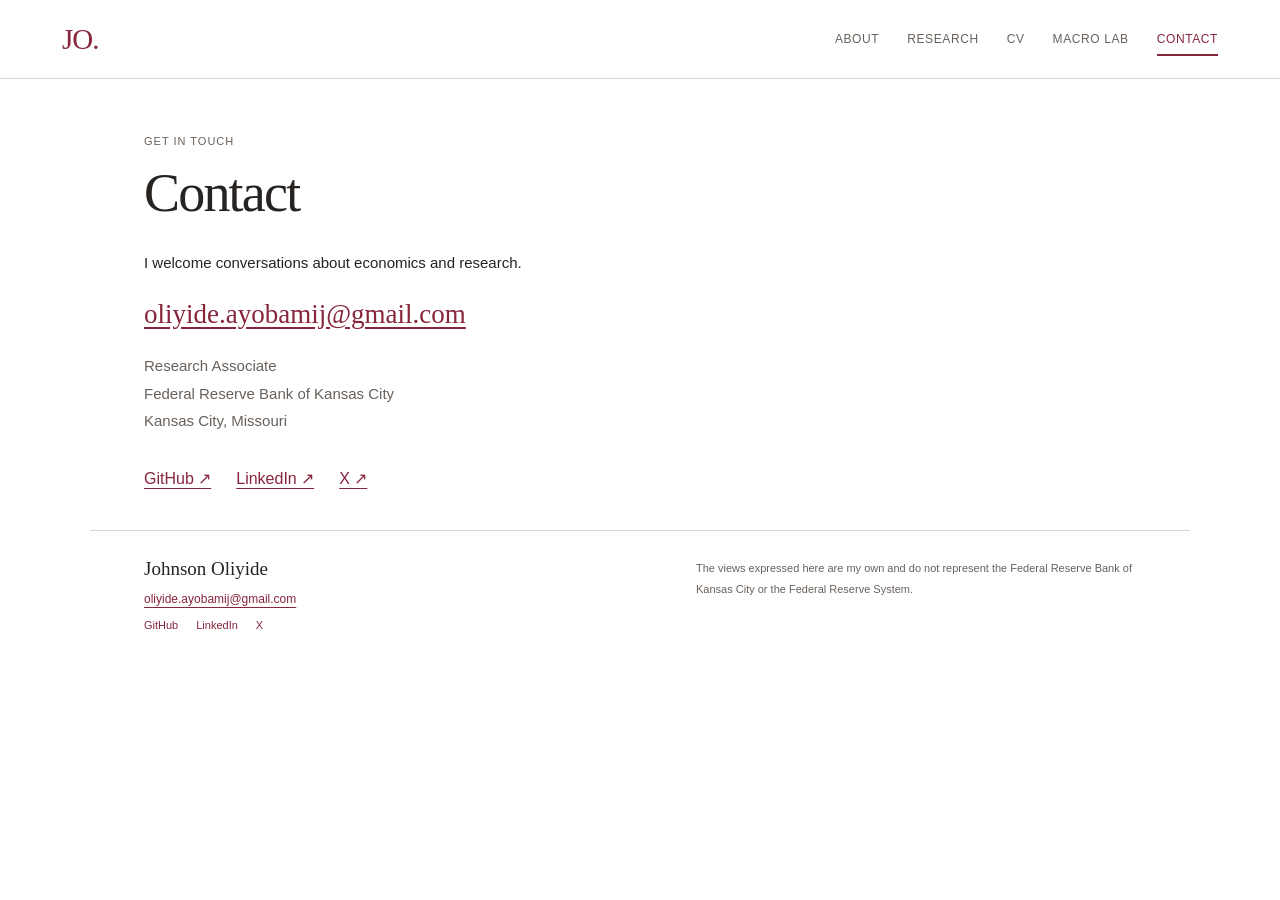
==== contact/index.html @ 67d719e2 "Build academic website with all nine research entries and expandable abstracts" ====
<!doctype html>
<html lang="en">
<head>
<meta charset="utf-8"><meta name="viewport" content="width=device-width, initial-scale=1">
<meta name="color-scheme" content="light">
<title>Contact | Johnson Oliyide</title>
<meta name="description" content="Contact Johnson Ayobami Oliyide.">
<link rel="icon" href="../assets/favicon.svg" type="image/svg+xml">
<link rel="stylesheet" href="../assets/site.css">
<script defer src="../assets/site.js"></script>
</head>
<body>
<a class="skip-link" href="#main">Skip to main content</a>
<header class="site-header"><div class="header-inner"><a class="wordmark" href="../" aria-label="Johnson Oliyide home">JO.</a><nav class="site-nav" aria-label="Main navigation"><a href="../">About</a><a href="../research/">Research</a><a href="../cv/">CV</a><a href="../macro-lab/">Macro Lab</a><a href="../contact/" aria-current="page">Contact</a></nav></div></header>
<main id="main" class="page"><p class="eyebrow">Get in touch</p><h1>Contact</h1><p>I welcome conversations about economics and research.</p><p class="email-address"><a href="mailto:oliyide.ayobamij@gmail.com">oliyide.ayobamij@gmail.com</a></p><p class="page-intro">Research Associate<br>Federal Reserve Bank of Kansas City<br>Kansas City, Missouri</p><div class="contact-links"><a class="" href="https://github.com/JohnsonOliyide" target="_blank" rel="noopener noreferrer">GitHub ↗</a><a class="" href="https://www.linkedin.com/in/johnson-oliyide-a6816a178/" target="_blank" rel="noopener noreferrer">LinkedIn ↗</a><a class="" href="https://twitter.com/JohnsonOliyide" target="_blank" rel="noopener noreferrer">X ↗</a></div></main>
<footer class="site-footer"><div><div class="footer-name">Johnson Oliyide</div><a class="footer-email" href="mailto:oliyide.ayobamij@gmail.com">oliyide.ayobamij@gmail.com</a><div class="footer-social"><a class="" href="https://github.com/JohnsonOliyide" target="_blank" rel="noopener noreferrer">GitHub</a><a class="" href="https://www.linkedin.com/in/johnson-oliyide-a6816a178/" target="_blank" rel="noopener noreferrer">LinkedIn</a><a class="" href="https://twitter.com/JohnsonOliyide" target="_blank" rel="noopener noreferrer">X</a></div></div><p class="disclaimer">The views expressed here are my own and do not represent the Federal Reserve Bank of Kansas City or the Federal Reserve System.</p></footer>
</body></html>
---- assets/site.css ----
:root{color-scheme:light;--paper:#fff;--ink:#262321;--muted:#69615b;--rule:#ded7d1;--accent:#87253c;--soft:#f8f4f0;font-family:Arial,Helvetica,sans-serif;color:var(--ink);background:var(--paper)}
*{box-sizing:border-box}body{margin:0}a{color:var(--accent);text-underline-offset:4px}button{font:inherit}button,a{-webkit-tap-highlight-color:transparent}a:focus-visible,button:focus-visible{outline:3px solid #b8667b;outline-offset:5px}button{cursor:pointer}button:disabled{cursor:default}.skip-link{position:absolute;top:-80px;left:20px;padding:12px;background:var(--accent);color:#fff;z-index:5}.skip-link:focus{top:10px}.site-header{border-bottom:1px solid var(--rule)}.header-inner{max-width:1240px;margin:auto;padding:22px 42px;display:flex;align-items:center;justify-content:space-between;gap:24px;flex-wrap:wrap}.wordmark{font:500 29px Georgia,serif;letter-spacing:-1px;text-decoration:none}.site-nav{display:flex;gap:28px;flex-wrap:wrap}.site-nav a{font-size:12px;letter-spacing:.6px;text-transform:uppercase;text-decoration:none;color:var(--muted);padding:10px 0 8px;border-bottom:2px solid transparent}.site-nav a[aria-current=page]{border-color:var(--accent);color:var(--accent)}main{max-width:1100px;margin:auto}h1,h2,h3{font-family:Georgia,'Times New Roman',serif;font-weight:400}h1{font-size:54px;line-height:1.12;letter-spacing:-1.8px;margin:0 0 26px}h2{font-size:31px;line-height:1.3;letter-spacing:-.5px}h3{font-size:23px;line-height:1.4;letter-spacing:-.2px;margin:0 0 12px}p{font-size:15px;line-height:1.85;margin:0 0 16px}.eyebrow{font-size:11px;line-height:1.5;text-transform:uppercase;letter-spacing:1px;color:var(--muted);margin:0 0 13px}.hero{display:grid;grid-template-columns:1.15fr .85fr;gap:70px;align-items:center;padding:72px 54px 76px}.hero h1{font-size:64px}.role{font:400 20px/1.65 Georgia,serif;margin-bottom:26px}.role span{color:var(--accent)}.interests{border-top:1px solid var(--rule);padding-top:17px;max-width:370px}.interests p:last-child{font:400 18px/1.75 Georgia,serif;margin-bottom:0}.portrait{margin:0}.portrait img{display:block;width:100%;aspect-ratio:4/4.6;object-fit:cover;object-position:center 26%}.actions{display:flex;align-items:center;flex-wrap:wrap;gap:24px;margin-top:28px}.button{display:inline-flex;align-items:center;justify-content:center;gap:10px;background:var(--accent);color:#fff;border:1px solid var(--accent);text-decoration:none;padding:13px 19px;font-size:13px;min-height:46px}.text-link{font-size:13px;line-height:1.6;text-decoration:none;border:0;border-bottom:1px solid currentColor;background:transparent;color:var(--accent);padding:10px 0 7px;min-height:40px}.bio-band{background:var(--accent);color:#fff}.bio-inner{max-width:1100px;margin:auto;padding:36px 54px;display:grid;grid-template-columns:130px 1fr;gap:40px}.bio-inner .eyebrow{color:#fff;margin-top:4px}.bio-inner p{font-size:14px;line-height:1.9;margin:0}.page{padding:54px 54px 42px}.page-intro{color:var(--muted);max-width:700px;margin-bottom:34px}.research-index{padding:46px 54px}.research-index h2{margin:0 0 27px}.research-index article{display:grid;grid-template-columns:1fr auto;gap:30px;align-items:center;border-top:1px solid var(--rule);padding:24px 0}.research-index article h3{margin-bottom:6px}.research-index article p{margin:0;color:var(--muted);font-size:14px}.research-section{margin-top:43px;scroll-margin-top:25px}.research-section:first-of-type{margin-top:36px}.research-section>h2{font-size:29px;color:var(--accent);margin:0 0 20px}.paper{display:grid;grid-template-columns:70px minmax(0,1fr);gap:30px;padding:27px 0;border-top:1px solid var(--rule)}.paper-year{font-size:12px;line-height:1.8;color:var(--muted);padding-top:4px}.paper h3{font-size:22px}.paper h3 a{color:var(--ink);text-decoration:none}.paper h3 a:hover{text-decoration:underline;text-decoration-color:var(--accent)}.paper-authors,.paper-venue{color:var(--muted);font-size:13px;line-height:1.8;margin:0 0 5px}.paper-venue{font-style:italic}.paper-actions{display:flex;gap:23px;align-items:center;flex-wrap:wrap;margin:15px 0 0}.paper-actions a,.abstract-toggle,.pdf-pending{font:400 12px/1.6 Arial,Helvetica,sans-serif;text-decoration:none;display:inline-flex;align-items:center;gap:9px;padding:8px 0;min-height:36px;border:0;background:transparent;color:var(--accent)}.paper-actions a:hover,.abstract-toggle:hover{text-decoration:underline;text-underline-offset:4px}.pdf-pending{color:var(--muted)}.abstract-toggle[hidden],.paper-abstract[hidden]{display:none}.paper-abstract{max-width:760px;background:var(--soft);border-left:2px solid var(--accent);padding:19px 23px;margin-top:18px}.paper-abstract p{font-size:14px;line-height:1.9;margin:0}.paper-extras{font-size:12px;color:var(--muted);margin:12px 0 0;line-height:1.8}.paper-extras a{font-size:12px}.empty-state{border-top:1px solid var(--rule);padding:24px 0;color:var(--muted);font-size:14px}.cv-section{margin-top:35px}.cv-section h2{font-size:27px;color:var(--accent);margin:0 0 19px}.cv-row{display:grid;grid-template-columns:140px minmax(0,1fr);gap:30px;border-top:1px solid var(--rule);padding:18px 0}.cv-date{font-size:13px;color:var(--muted);line-height:1.9}.cv-row h3{font-size:19px;margin-bottom:3px}.cv-row p{font-size:14px;margin:0;color:var(--muted)}.tool{border-top:1px solid var(--rule);padding:27px 0}.tool p{max-width:740px}.tool .eyebrow{margin-bottom:10px}.email-address{font:400 27px/1.6 Georgia,serif;overflow-wrap:anywhere}.contact-links{display:flex;flex-wrap:wrap;gap:25px;margin-top:25px}.site-footer{max-width:1100px;margin:auto;padding:27px 54px 36px;display:flex;justify-content:space-between;gap:30px;border-top:1px solid var(--rule);flex-wrap:wrap}.footer-name{font:400 19px Georgia,serif;margin-bottom:9px}.footer-email{font-size:12px}.disclaimer{font-size:11px;line-height:1.9;color:var(--muted);max-width:440px;margin:0}.footer-social{display:flex;gap:18px;margin-top:12px}.footer-social a{font-size:11px;text-decoration:none}.site-footer a{overflow-wrap:anywhere}.print-button{border:0;background:transparent;color:var(--accent);padding:10px 0;border-bottom:1px solid currentColor;font-size:13px;min-height:44px}.sr-only{position:absolute;width:1px;height:1px;overflow:hidden;clip:rect(0,0,0,0);white-space:nowrap}
@media(max-width:900px){.header-inner{padding:20px 30px}.site-nav{gap:22px}.hero{gap:35px;padding:50px 34px 55px}.hero h1{font-size:51px}.role{font-size:18px}.page,.research-index{padding-left:34px;padding-right:34px}.bio-inner{padding:30px 34px;grid-template-columns:110px 1fr;gap:25px}.site-footer{padding-left:34px;padding-right:34px}}
@media(max-width:620px){.header-inner{padding:16px 22px;gap:12px}.site-nav{gap:18px}.site-nav a{min-height:44px;font-size:11px}.hero{grid-template-columns:1fr;padding:38px 25px 40px;gap:35px}.hero h1{font-size:48px}.portrait{max-width:370px}.portrait img{aspect-ratio:1;object-position:center 20%}.role{font-size:18px}.interests p:last-child{font-size:17px}.bio-inner{grid-template-columns:1fr;gap:9px;padding:26px 25px}.bio-inner .eyebrow{margin:0}.page,.research-index{padding:36px 25px 30px}h1{font-size:42px}.research-section>h2{font-size:26px}.paper{grid-template-columns:1fr;gap:7px;padding:24px 0}.paper-year{padding:0}.paper h3{font-size:21px}.paper-actions{gap:22px;margin-top:10px}.paper-actions a,.abstract-toggle,.pdf-pending{min-height:44px}.paper-abstract{padding:17px}.research-index article{grid-template-columns:1fr;gap:9px}.research-index article a{justify-self:start;min-height:44px}.cv-row{grid-template-columns:1fr;gap:6px}.site-footer{padding:25px;gap:22px}.footer-social a{padding:8px 0;min-height:40px}.email-address{font-size:23px}}
@media(max-width:360px){.header-inner{padding:15px 20px}.site-nav{gap:14px}.hero,.page,.research-index,.bio-inner,.site-footer{padding-left:20px;padding-right:20px}.hero h1{font-size:41px}}
@media(prefers-reduced-motion:no-preference){a,button{transition:color .15s,background-color .15s}}
@media print{.site-header,.site-footer,.actions,.paper-actions,.print-button,.skip-link{display:none}.page{padding:0}.paper-abstract[hidden]{display:block!important}.paper-abstract{background:transparent;border:0;padding:5px 0}.paper,.cv-row{break-inside:avoid}h1{font-size:30px}.cv-section h2{font-size:22px}a{color:inherit}}
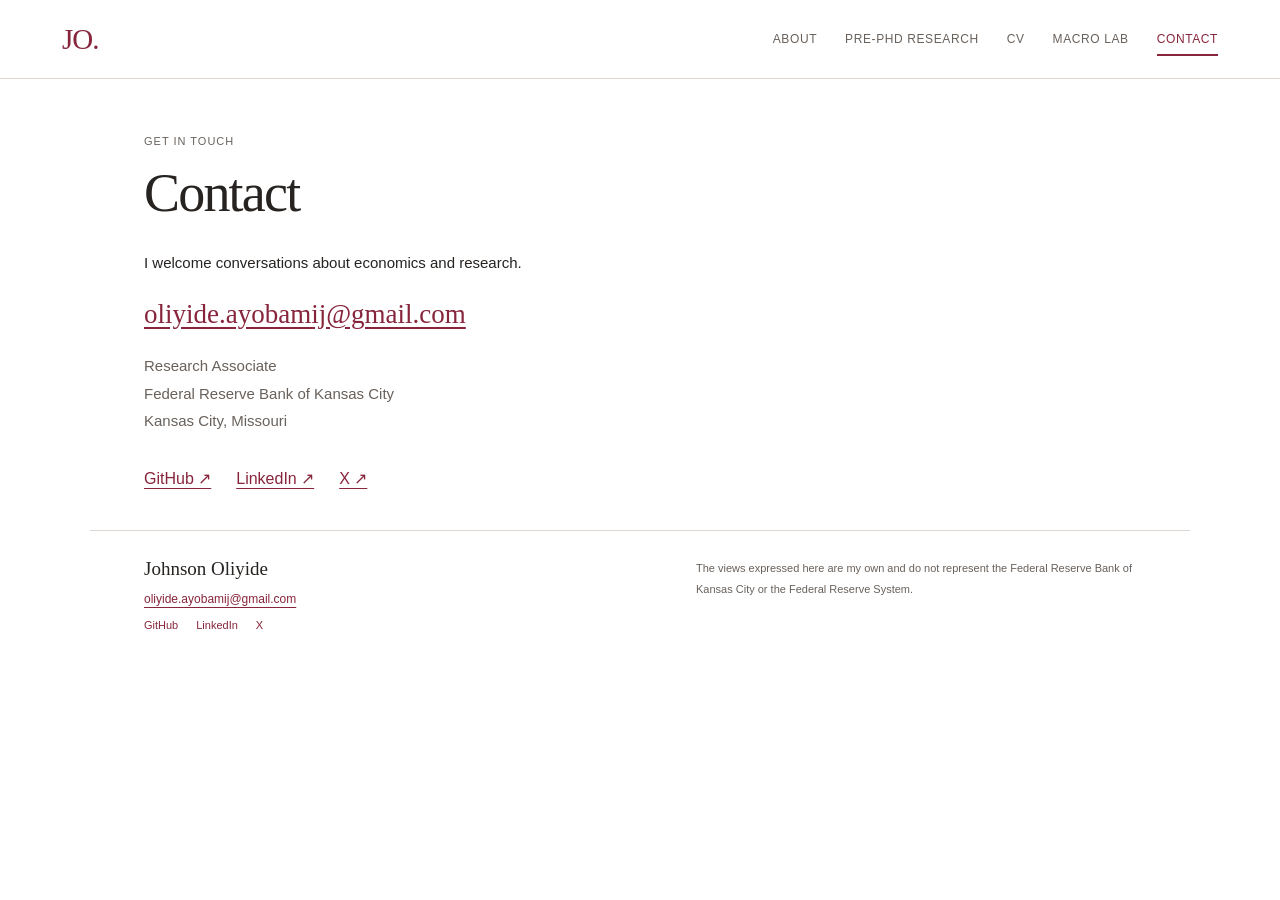
==== commit 32a33d9e: "Reorder Pre-PhD research, add ongoing papers, and correct Macro Lab projects" ====
--- a/contact/index.html
+++ b/contact/index.html
@@ -6,12 +6,12 @@
 <title>Contact | Johnson Oliyide</title>
 <meta name="description" content="Contact Johnson Ayobami Oliyide.">
 <link rel="icon" href="../assets/favicon.svg" type="image/svg+xml">
-<link rel="stylesheet" href="../assets/site.css">
-<script defer src="../assets/site.js"></script>
+<link rel="stylesheet" href="../assets/site.css?v=fec5ec0240">
+<script defer src="../assets/site.js?v=d9e09b5c7b"></script>
 </head>
 <body>
 <a class="skip-link" href="#main">Skip to main content</a>
-<header class="site-header"><div class="header-inner"><a class="wordmark" href="../" aria-label="Johnson Oliyide home">JO.</a><nav class="site-nav" aria-label="Main navigation"><a href="../">About</a><a href="../research/">Research</a><a href="../cv/">CV</a><a href="../macro-lab/">Macro Lab</a><a href="../contact/" aria-current="page">Contact</a></nav></div></header>
+<header class="site-header"><div class="header-inner"><a class="wordmark" href="../" aria-label="Johnson Oliyide home">JO.</a><button class="nav-toggle" type="button" data-nav-toggle aria-controls="site-navigation" aria-expanded="false" hidden><span data-menu-label>Menu</span><span class="menu-icon" aria-hidden="true"></span></button><nav class="site-nav" id="site-navigation" aria-label="Main navigation"><a href="../">About</a><a href="../research/">Pre-PhD Research</a><a href="../cv/">CV</a><a href="../macro-lab/">Macro Lab</a><a href="../contact/" aria-current="page">Contact</a></nav></div></header>
 <main id="main" class="page"><p class="eyebrow">Get in touch</p><h1>Contact</h1><p>I welcome conversations about economics and research.</p><p class="email-address"><a href="mailto:oliyide.ayobamij@gmail.com">oliyide.ayobamij@gmail.com</a></p><p class="page-intro">Research Associate<br>Federal Reserve Bank of Kansas City<br>Kansas City, Missouri</p><div class="contact-links"><a class="" href="https://github.com/JohnsonOliyide" target="_blank" rel="noopener noreferrer">GitHub ↗</a><a class="" href="https://www.linkedin.com/in/johnson-oliyide-a6816a178/" target="_blank" rel="noopener noreferrer">LinkedIn ↗</a><a class="" href="https://twitter.com/JohnsonOliyide" target="_blank" rel="noopener noreferrer">X ↗</a></div></main>
 <footer class="site-footer"><div><div class="footer-name">Johnson Oliyide</div><a class="footer-email" href="mailto:oliyide.ayobamij@gmail.com">oliyide.ayobamij@gmail.com</a><div class="footer-social"><a class="" href="https://github.com/JohnsonOliyide" target="_blank" rel="noopener noreferrer">GitHub</a><a class="" href="https://www.linkedin.com/in/johnson-oliyide-a6816a178/" target="_blank" rel="noopener noreferrer">LinkedIn</a><a class="" href="https://twitter.com/JohnsonOliyide" target="_blank" rel="noopener noreferrer">X</a></div></div><p class="disclaimer">The views expressed here are my own and do not represent the Federal Reserve Bank of Kansas City or the Federal Reserve System.</p></footer>
 </body></html>
--- a/assets/site.css
+++ b/assets/site.css
@@ -1,7 +1,107 @@
 :root{color-scheme:light;--paper:#fff;--ink:#262321;--muted:#69615b;--rule:#ded7d1;--accent:#87253c;--soft:#f8f4f0;font-family:Arial,Helvetica,sans-serif;color:var(--ink);background:var(--paper)}
-*{box-sizing:border-box}body{margin:0}a{color:var(--accent);text-underline-offset:4px}button{font:inherit}button,a{-webkit-tap-highlight-color:transparent}a:focus-visible,button:focus-visible{outline:3px solid #b8667b;outline-offset:5px}button{cursor:pointer}button:disabled{cursor:default}.skip-link{position:absolute;top:-80px;left:20px;padding:12px;background:var(--accent);color:#fff;z-index:5}.skip-link:focus{top:10px}.site-header{border-bottom:1px solid var(--rule)}.header-inner{max-width:1240px;margin:auto;padding:22px 42px;display:flex;align-items:center;justify-content:space-between;gap:24px;flex-wrap:wrap}.wordmark{font:500 29px Georgia,serif;letter-spacing:-1px;text-decoration:none}.site-nav{display:flex;gap:28px;flex-wrap:wrap}.site-nav a{font-size:12px;letter-spacing:.6px;text-transform:uppercase;text-decoration:none;color:var(--muted);padding:10px 0 8px;border-bottom:2px solid transparent}.site-nav a[aria-current=page]{border-color:var(--accent);color:var(--accent)}main{max-width:1100px;margin:auto}h1,h2,h3{font-family:Georgia,'Times New Roman',serif;font-weight:400}h1{font-size:54px;line-height:1.12;letter-spacing:-1.8px;margin:0 0 26px}h2{font-size:31px;line-height:1.3;letter-spacing:-.5px}h3{font-size:23px;line-height:1.4;letter-spacing:-.2px;margin:0 0 12px}p{font-size:15px;line-height:1.85;margin:0 0 16px}.eyebrow{font-size:11px;line-height:1.5;text-transform:uppercase;letter-spacing:1px;color:var(--muted);margin:0 0 13px}.hero{display:grid;grid-template-columns:1.15fr .85fr;gap:70px;align-items:center;padding:72px 54px 76px}.hero h1{font-size:64px}.role{font:400 20px/1.65 Georgia,serif;margin-bottom:26px}.role span{color:var(--accent)}.interests{border-top:1px solid var(--rule);padding-top:17px;max-width:370px}.interests p:last-child{font:400 18px/1.75 Georgia,serif;margin-bottom:0}.portrait{margin:0}.portrait img{display:block;width:100%;aspect-ratio:4/4.6;object-fit:cover;object-position:center 26%}.actions{display:flex;align-items:center;flex-wrap:wrap;gap:24px;margin-top:28px}.button{display:inline-flex;align-items:center;justify-content:center;gap:10px;background:var(--accent);color:#fff;border:1px solid var(--accent);text-decoration:none;padding:13px 19px;font-size:13px;min-height:46px}.text-link{font-size:13px;line-height:1.6;text-decoration:none;border:0;border-bottom:1px solid currentColor;background:transparent;color:var(--accent);padding:10px 0 7px;min-height:40px}.bio-band{background:var(--accent);color:#fff}.bio-inner{max-width:1100px;margin:auto;padding:36px 54px;display:grid;grid-template-columns:130px 1fr;gap:40px}.bio-inner .eyebrow{color:#fff;margin-top:4px}.bio-inner p{font-size:14px;line-height:1.9;margin:0}.page{padding:54px 54px 42px}.page-intro{color:var(--muted);max-width:700px;margin-bottom:34px}.research-index{padding:46px 54px}.research-index h2{margin:0 0 27px}.research-index article{display:grid;grid-template-columns:1fr auto;gap:30px;align-items:center;border-top:1px solid var(--rule);padding:24px 0}.research-index article h3{margin-bottom:6px}.research-index article p{margin:0;color:var(--muted);font-size:14px}.research-section{margin-top:43px;scroll-margin-top:25px}.research-section:first-of-type{margin-top:36px}.research-section>h2{font-size:29px;color:var(--accent);margin:0 0 20px}.paper{display:grid;grid-template-columns:70px minmax(0,1fr);gap:30px;padding:27px 0;border-top:1px solid var(--rule)}.paper-year{font-size:12px;line-height:1.8;color:var(--muted);padding-top:4px}.paper h3{font-size:22px}.paper h3 a{color:var(--ink);text-decoration:none}.paper h3 a:hover{text-decoration:underline;text-decoration-color:var(--accent)}.paper-authors,.paper-venue{color:var(--muted);font-size:13px;line-height:1.8;margin:0 0 5px}.paper-venue{font-style:italic}.paper-actions{display:flex;gap:23px;align-items:center;flex-wrap:wrap;margin:15px 0 0}.paper-actions a,.abstract-toggle,.pdf-pending{font:400 12px/1.6 Arial,Helvetica,sans-serif;text-decoration:none;display:inline-flex;align-items:center;gap:9px;padding:8px 0;min-height:36px;border:0;background:transparent;color:var(--accent)}.paper-actions a:hover,.abstract-toggle:hover{text-decoration:underline;text-underline-offset:4px}.pdf-pending{color:var(--muted)}.abstract-toggle[hidden],.paper-abstract[hidden]{display:none}.paper-abstract{max-width:760px;background:var(--soft);border-left:2px solid var(--accent);padding:19px 23px;margin-top:18px}.paper-abstract p{font-size:14px;line-height:1.9;margin:0}.paper-extras{font-size:12px;color:var(--muted);margin:12px 0 0;line-height:1.8}.paper-extras a{font-size:12px}.empty-state{border-top:1px solid var(--rule);padding:24px 0;color:var(--muted);font-size:14px}.cv-section{margin-top:35px}.cv-section h2{font-size:27px;color:var(--accent);margin:0 0 19px}.cv-row{display:grid;grid-template-columns:140px minmax(0,1fr);gap:30px;border-top:1px solid var(--rule);padding:18px 0}.cv-date{font-size:13px;color:var(--muted);line-height:1.9}.cv-row h3{font-size:19px;margin-bottom:3px}.cv-row p{font-size:14px;margin:0;color:var(--muted)}.tool{border-top:1px solid var(--rule);padding:27px 0}.tool p{max-width:740px}.tool .eyebrow{margin-bottom:10px}.email-address{font:400 27px/1.6 Georgia,serif;overflow-wrap:anywhere}.contact-links{display:flex;flex-wrap:wrap;gap:25px;margin-top:25px}.site-footer{max-width:1100px;margin:auto;padding:27px 54px 36px;display:flex;justify-content:space-between;gap:30px;border-top:1px solid var(--rule);flex-wrap:wrap}.footer-name{font:400 19px Georgia,serif;margin-bottom:9px}.footer-email{font-size:12px}.disclaimer{font-size:11px;line-height:1.9;color:var(--muted);max-width:440px;margin:0}.footer-social{display:flex;gap:18px;margin-top:12px}.footer-social a{font-size:11px;text-decoration:none}.site-footer a{overflow-wrap:anywhere}.print-button{border:0;background:transparent;color:var(--accent);padding:10px 0;border-bottom:1px solid currentColor;font-size:13px;min-height:44px}.sr-only{position:absolute;width:1px;height:1px;overflow:hidden;clip:rect(0,0,0,0);white-space:nowrap}
-@media(max-width:900px){.header-inner{padding:20px 30px}.site-nav{gap:22px}.hero{gap:35px;padding:50px 34px 55px}.hero h1{font-size:51px}.role{font-size:18px}.page,.research-index{padding-left:34px;padding-right:34px}.bio-inner{padding:30px 34px;grid-template-columns:110px 1fr;gap:25px}.site-footer{padding-left:34px;padding-right:34px}}
-@media(max-width:620px){.header-inner{padding:16px 22px;gap:12px}.site-nav{gap:18px}.site-nav a{min-height:44px;font-size:11px}.hero{grid-template-columns:1fr;padding:38px 25px 40px;gap:35px}.hero h1{font-size:48px}.portrait{max-width:370px}.portrait img{aspect-ratio:1;object-position:center 20%}.role{font-size:18px}.interests p:last-child{font-size:17px}.bio-inner{grid-template-columns:1fr;gap:9px;padding:26px 25px}.bio-inner .eyebrow{margin:0}.page,.research-index{padding:36px 25px 30px}h1{font-size:42px}.research-section>h2{font-size:26px}.paper{grid-template-columns:1fr;gap:7px;padding:24px 0}.paper-year{padding:0}.paper h3{font-size:21px}.paper-actions{gap:22px;margin-top:10px}.paper-actions a,.abstract-toggle,.pdf-pending{min-height:44px}.paper-abstract{padding:17px}.research-index article{grid-template-columns:1fr;gap:9px}.research-index article a{justify-self:start;min-height:44px}.cv-row{grid-template-columns:1fr;gap:6px}.site-footer{padding:25px;gap:22px}.footer-social a{padding:8px 0;min-height:40px}.email-address{font-size:23px}}
-@media(max-width:360px){.header-inner{padding:15px 20px}.site-nav{gap:14px}.hero,.page,.research-index,.bio-inner,.site-footer{padding-left:20px;padding-right:20px}.hero h1{font-size:41px}}
-@media(prefers-reduced-motion:no-preference){a,button{transition:color .15s,background-color .15s}}
-@media print{.site-header,.site-footer,.actions,.paper-actions,.print-button,.skip-link{display:none}.page{padding:0}.paper-abstract[hidden]{display:block!important}.paper-abstract{background:transparent;border:0;padding:5px 0}.paper,.cv-row{break-inside:avoid}h1{font-size:30px}.cv-section h2{font-size:22px}a{color:inherit}}
+*{box-sizing:border-box}body{margin:0}a{color:var(--accent);text-underline-offset:4px}button{font:inherit}button,a{-webkit-tap-highlight-color:transparent}a:focus-visible,button:focus-visible{outline:3px solid #b8667b;outline-offset:5px}button{cursor:pointer}button:disabled{cursor:default}.skip-link{position:absolute;top:-80px;left:20px;padding:12px;background:var(--accent);color:#fff;z-index:5}.skip-link:focus{top:10px}.site-header{border-bottom:1px solid var(--rule)}.header-inner{max-width:1240px;margin:auto;padding:22px 42px;display:flex;align-items:center;justify-content:space-between;gap:24px;flex-wrap:wrap}.wordmark{font:500 29px Georgia,serif;letter-spacing:-1px;text-decoration:none}.site-nav{display:flex;gap:28px;flex-wrap:wrap}.site-nav a{font-size:12px;letter-spacing:.6px;text-transform:uppercase;text-decoration:none;color:var(--muted);padding:10px 0 8px;border-bottom:2px solid transparent}.site-nav a[aria-current=page]{border-color:var(--accent);color:var(--accent)}main{max-width:1100px;margin:auto}h1,h2,h3{font-family:Georgia,'Times New Roman',serif;font-weight:400}h1{font-size:54px;line-height:1.12;letter-spacing:-1.8px;margin:0 0 26px}h2{font-size:31px;line-height:1.3;letter-spacing:-.5px}h3{font-size:23px;line-height:1.4;letter-spacing:-.2px;margin:0 0 12px}p{font-size:15px;line-height:1.85;margin:0 0 16px}.eyebrow{font-size:11px;line-height:1.5;text-transform:uppercase;letter-spacing:1px;color:var(--muted);margin:0 0 13px}.hero{display:grid;grid-template-columns:1.15fr .85fr;gap:70px;align-items:center;padding:72px 54px 76px}.hero h1{font-size:64px}.role{font:400 20px/1.65 Georgia,serif;margin-bottom:26px}.role span{color:var(--accent)}.interests{border-top:1px solid var(--rule);padding-top:17px;max-width:370px}.interests p:last-child{font:400 18px/1.75 Georgia,serif;margin-bottom:0}.portrait{margin:0}.portrait img{display:block;width:100%;height:auto;aspect-ratio:4/4.6;object-fit:cover;object-position:center 26%}.actions{display:flex;align-items:center;flex-wrap:wrap;gap:24px;margin-top:28px}.button{display:inline-flex;align-items:center;justify-content:center;gap:10px;background:var(--accent);color:#fff;border:1px solid var(--accent);text-decoration:none;padding:13px 19px;font-size:13px;min-height:46px}.text-link{font-size:13px;line-height:1.6;text-decoration:none;border:0;border-bottom:1px solid currentColor;background:transparent;color:var(--accent);padding:10px 0 7px;min-height:40px}.bio-band{background:var(--accent);color:#fff}.bio-inner{max-width:1100px;margin:auto;padding:36px 54px;display:grid;grid-template-columns:130px 1fr;gap:40px}.bio-inner .eyebrow{color:#fff;margin-top:4px}.bio-inner p{font-size:14px;line-height:1.9;margin:0}.page{padding:54px 54px 42px}.page-intro{color:var(--muted);max-width:700px;margin-bottom:34px}.research-index{padding:46px 54px}.research-index h2{margin:0 0 27px}.research-index article{display:grid;grid-template-columns:1fr auto;gap:30px;align-items:center;border-top:1px solid var(--rule);padding:24px 0}.research-index article h3{margin-bottom:6px}.research-index article p{margin:0;color:var(--muted);font-size:14px}.research-section{margin-top:43px;scroll-margin-top:25px}.research-section:first-of-type{margin-top:36px}.research-section>h2{font-size:29px;color:var(--accent);margin:0 0 20px}.paper{display:grid;grid-template-columns:70px minmax(0,1fr);gap:30px;padding:27px 0;border-top:1px solid var(--rule)}.paper-year{font-size:12px;line-height:1.8;color:var(--muted);padding-top:4px}.paper h3{font-size:22px}.paper h3 a{color:var(--ink);text-decoration:none}.paper h3 a:hover{text-decoration:underline;text-decoration-color:var(--accent)}.paper-authors,.paper-venue{color:var(--muted);font-size:13px;line-height:1.8;margin:0 0 5px}.paper-venue{font-style:italic}.paper-actions{display:flex;gap:23px;align-items:center;flex-wrap:wrap;margin:15px 0 0}.paper-actions a,.abstract-toggle,.pdf-pending{font:400 12px/1.6 Arial,Helvetica,sans-serif;text-decoration:none;display:inline-flex;align-items:center;gap:9px;padding:8px 0;min-height:36px;border:0;background:transparent;color:var(--accent)}.paper-actions a:hover,.abstract-toggle:hover{text-decoration:underline;text-underline-offset:4px}.pdf-pending{color:var(--muted)}.abstract-toggle[hidden],.paper-abstract[hidden]{display:none}.paper-abstract{max-width:760px;background:var(--soft);border-left:2px solid var(--accent);padding:19px 23px;margin-top:18px}.paper-abstract p{font-size:14px;line-height:1.9;margin:0}.paper-extras{font-size:12px;color:var(--muted);margin:12px 0 0;line-height:1.8}.paper-extras a{font-size:12px}.empty-state{border-top:1px solid var(--rule);padding:24px 0;color:var(--muted);font-size:14px}.cv-section{margin-top:35px}.cv-section h2{font-size:27px;color:var(--accent);margin:0 0 19px}.cv-row{display:grid;grid-template-columns:140px minmax(0,1fr);gap:30px;border-top:1px solid var(--rule);padding:18px 0}.cv-date{font-size:13px;color:var(--muted);line-height:1.9}.cv-row h3{font-size:19px;margin-bottom:3px}.cv-row p{font-size:14px;margin:0;color:var(--muted)}.tool{border-top:1px solid var(--rule);padding:27px 0}.tool p{max-width:740px}.tool .eyebrow{margin-bottom:10px}.email-address{font:400 27px/1.6 Georgia,serif;overflow-wrap:anywhere}.contact-links{display:flex;flex-wrap:wrap;gap:25px;margin-top:25px}.site-footer{max-width:1100px;margin:auto;padding:27px 54px 36px;display:flex;justify-content:space-between;gap:30px;border-top:1px solid var(--rule);flex-wrap:wrap}.footer-name{font:400 19px Georgia,serif;margin-bottom:9px}.footer-email{font-size:12px}.disclaimer{font-size:11px;line-height:1.9;color:var(--muted);max-width:440px;margin:0}.footer-social{display:flex;gap:18px;margin-top:12px}.footer-social a{font-size:11px;text-decoration:none}.site-footer a{overflow-wrap:anywhere}.print-button{border:0;background:transparent;color:var(--accent);padding:10px 0;border-bottom:1px solid currentColor;font-size:13px;min-height:44px}.sr-only{position:absolute;width:1px;height:1px;overflow:hidden;clip:rect(0,0,0,0);white-space:nowrap}
+
+html { -webkit-text-size-adjust: 100%; text-size-adjust: 100%; }
+.hero { grid-template-columns: minmax(0, 1.15fr) minmax(0, .85fr); }
+.hero > *, .research-index article > *, .site-footer > * { min-width: 0; }
+h1, h2, h3, .paper-authors, .paper-venue { overflow-wrap: anywhere; }
+.interest-list { list-style: none; padding: 0; margin: 0; font: 400 18px/1.75 Georgia, serif; }
+.nav-toggle { display: none; align-items: center; justify-content: center; gap: 12px; min-width: 88px; min-height: 44px; padding: 10px 12px; border: 1px solid var(--rule); border-radius: 4px; background: var(--paper); color: var(--ink); font-size: 14px; }
+.nav-toggle[hidden] { display: none; }
+.menu-icon { position: relative; width: 17px; height: 12px; }
+.menu-icon::before, .menu-icon::after { content: ''; position: absolute; left: 0; width: 17px; height: 1px; background: currentColor; }
+.menu-icon::before { top: 2px; }
+.menu-icon::after { bottom: 2px; }
+.nav-toggle[aria-expanded="true"] .menu-icon::before { top: 5px; transform: rotate(45deg); }
+.nav-toggle[aria-expanded="true"] .menu-icon::after { bottom: 6px; transform: rotate(-45deg); }
+
+@media (max-width: 900px) {
+  .header-inner { padding: 18px 30px; }
+  .site-nav { gap: 22px; }
+  .hero { gap: 35px; padding: 50px 34px 55px; }
+  .hero h1 { font-size: 51px; }
+  .role { font-size: 18px; }
+  .page, .research-index { padding-left: 34px; padding-right: 34px; }
+  .bio-inner { padding: 30px 34px; grid-template-columns: 110px minmax(0, 1fr); gap: 25px; }
+  .site-footer { padding-left: 34px; padding-right: 34px; }
+}
+
+@media (max-width: 760px) {
+  .header-inner { padding: 10px 22px; gap: 0; }
+  .wordmark { display: inline-flex; align-items: center; min-height: 44px; }
+  .nav-toggle:not([hidden]) { display: inline-flex; }
+  .site-nav { flex: 0 0 100%; flex-direction: column; gap: 0; padding-top: 8px; margin-top: 10px; border-top: 1px solid var(--rule); }
+  .site-nav[data-collapsible="true"] { display: none; }
+  .site-nav[data-collapsible="true"].is-open { display: flex; }
+  .site-nav a { display: flex; align-items: center; min-height: 48px; padding: 12px 10px; font-size: 13px; letter-spacing: .4px; border-bottom: 0; }
+  .site-nav a[aria-current="page"] { background: var(--soft); border-left: 2px solid var(--accent); padding-left: 8px; }
+  .hero { display: flex; flex-direction: column; align-items: center; padding: 28px 22px 36px; gap: 22px; }
+  .hero-copy { width: 100%; max-width: 480px; text-align: center; }
+  .portrait { order: -1; width: 136px; max-width: 100%; }
+  .portrait img { aspect-ratio: 4 / 4.7; object-position: center 20%; border-radius: 3px; }
+  .hero h1 { font-size: clamp(34px, 8.4vw, 42px); line-height: 1.12; letter-spacing: -1px; margin-bottom: 14px; }
+  .role { font-size: 17px; line-height: 1.55; margin-bottom: 0; }
+  .interests { max-width: none; margin-top: 22px; padding-top: 17px; }
+  .interests .eyebrow { margin-bottom: 7px; }
+  .interest-list { font-size: 16px; line-height: 1.8; }
+  .interest-list li { display: inline; }
+  .interest-list li + li::before { content: ' · '; white-space: pre-wrap; color: var(--muted); }
+  .actions { display: grid; grid-template-columns: repeat(2, minmax(0, 1fr)); gap: 10px; margin-top: 23px; }
+  .actions .button, .actions .text-link { display: inline-flex; align-items: center; justify-content: center; min-height: 48px; padding: 11px 10px; border-radius: 4px; font-size: 14px; line-height: 1.4; }
+  .actions .text-link { border: 1px solid var(--rule); }
+  .bio-inner { grid-template-columns: minmax(0, 1fr); gap: 12px; padding: 28px 22px; }
+  .bio-inner .eyebrow { margin: 0; font-size: 11px; }
+  .bio-inner p { font-size: 16px; line-height: 1.75; }
+  .page, .research-index { padding: 32px 22px 36px; }
+  h1 { font-size: clamp(34px, 9vw, 42px); line-height: 1.15; letter-spacing: -1px; margin-bottom: 24px; }
+  h2 { font-size: 28px; }
+  h3 { font-size: 24px; }
+  p { font-size: 16px; line-height: 1.75; }
+  .research-index h2 { margin-bottom: 22px; }
+  .research-index article { grid-template-columns: minmax(0, 1fr); gap: 10px; padding: 23px 0; }
+  .research-index article h3 { font-size: 24px; line-height: 1.3; }
+  .research-index article p { font-size: 16px; line-height: 1.7; }
+  .text-link { display: inline-flex; align-items: center; min-height: 44px; font-size: 14px; }
+  .research-index article > a { justify-self: start; }
+  .research-section { margin-top: 36px; }
+  .research-section:first-of-type { margin-top: 28px; }
+  .research-section > h2 { font-size: 26px; line-height: 1.3; margin-bottom: 18px; }
+  .paper { grid-template-columns: minmax(0, 1fr); gap: 8px; padding: 24px 0; }
+  .paper-year { padding: 0; font-size: 13px; }
+  .paper h3 { font-size: 22px; line-height: 1.4; margin-bottom: 10px; }
+  .paper-authors, .paper-venue { font-size: 14px; line-height: 1.7; margin-bottom: 6px; }
+  .paper-actions { gap: 8px; margin-top: 16px; }
+  .paper-actions a, .abstract-toggle { min-height: 46px; padding: 10px 12px; border: 1px solid var(--rule); border-radius: 4px; font-size: 13px; line-height: 1.5; }
+  .abstract-toggle { background: var(--soft); }
+  .paper-actions .publication-link { border-color: transparent; padding-left: 4px; padding-right: 4px; }
+  .pdf-pending { min-height: 46px; padding: 10px 4px; font-size: 13px; }
+  .paper-abstract { padding: 17px; margin-top: 16px; }
+  .paper-abstract p { font-size: 16px; line-height: 1.75; }
+  .paper-extras { font-size: 14px; line-height: 1.7; margin-top: 10px; }
+  .paper-extras a { display: inline-block; min-height: 44px; padding: 10px 2px; font-size: 14px; }
+  .empty-state { font-size: 16px; }
+  .cv-row { grid-template-columns: minmax(0, 1fr); gap: 6px; padding: 20px 0; }
+  .cv-date { font-size: 14px; }
+  .cv-row p { font-size: 15px; line-height: 1.75; }
+  .tool { padding: 24px 0; }
+  .tool h2 { font-size: 25px; line-height: 1.35; }
+  .email-address { font-size: clamp(19px, 5.2vw, 24px); }
+  .contact-links { gap: 12px 24px; }
+  .contact-links a { display: inline-flex; align-items: center; min-height: 44px; font-size: 15px; }
+  .site-footer { padding: 28px 22px; gap: 22px; }
+  .footer-name { font-size: 21px; }
+  .footer-email { display: inline-flex; align-items: center; min-height: 44px; font-size: 14px; }
+  .footer-social { gap: 20px; margin-top: 2px; }
+  .footer-social a { display: inline-flex; align-items: center; min-height: 44px; font-size: 13px; }
+  .disclaimer { font-size: 12px; line-height: 1.75; }
+}
+
+@media (max-width: 360px) {
+  .header-inner { padding-left: 18px; padding-right: 18px; }
+  .hero, .page, .research-index, .bio-inner, .site-footer { padding-left: 18px; padding-right: 18px; }
+  .hero h1 { font-size: 32px; }
+  .portrait { width: 120px; }
+  .paper-actions a, .abstract-toggle { padding-left: 10px; padding-right: 10px; }
+}
+@media (prefers-reduced-motion: no-preference) { a, button { transition: color .15s, background-color .15s; } }
+@media print { .site-header, .site-footer, .actions, .paper-actions, .print-button, .skip-link { display: none; } .page { padding: 0; } .paper-abstract[hidden] { display: block!important; } .paper-abstract { background: transparent; border: 0; padding: 5px 0; } .paper, .cv-row { break-inside: avoid; } h1 { font-size: 30px; } .cv-section h2 { font-size: 22px; } a { color: inherit; } }
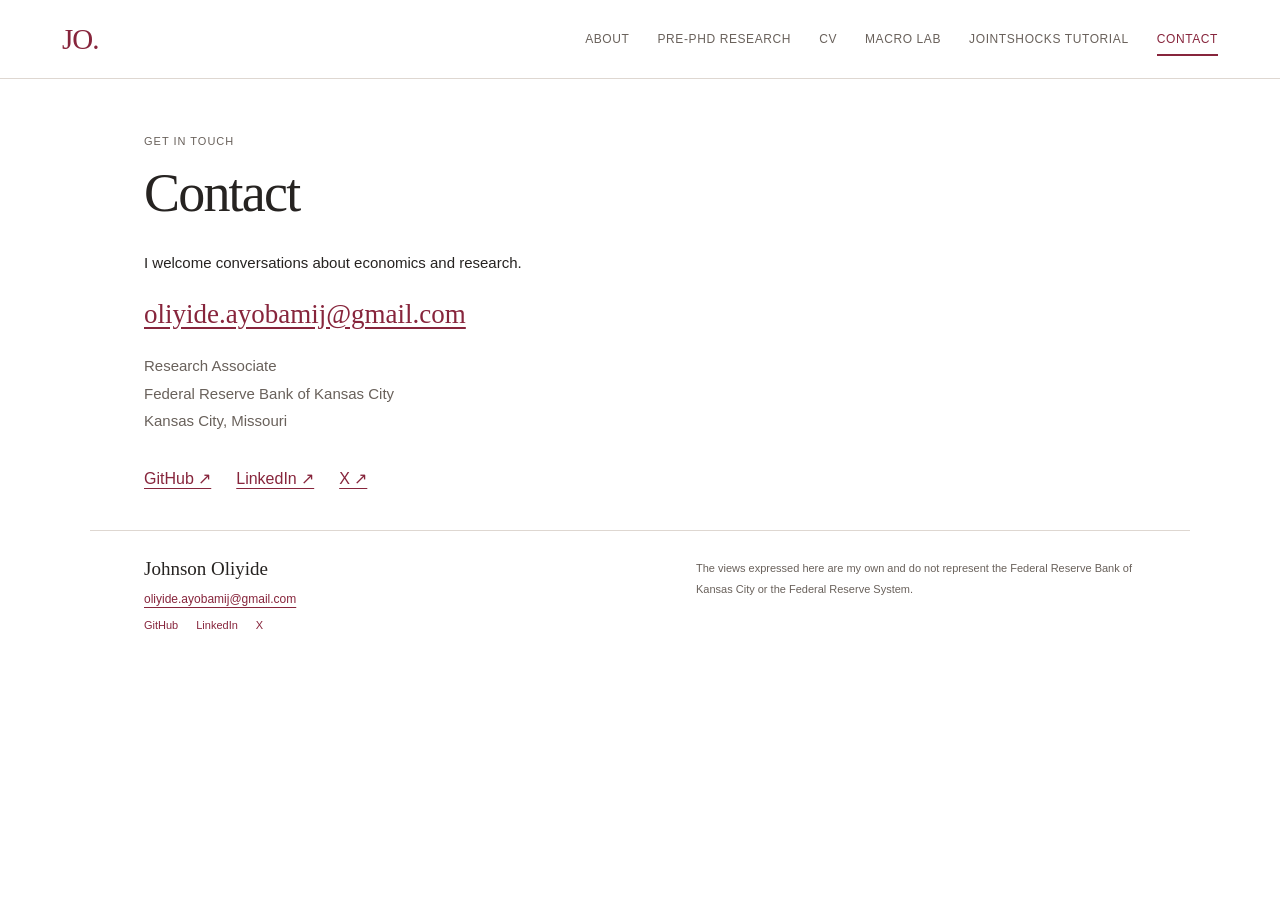
==== commit b7947c6d: "Add JointShocks tutorial navigation and keep Macro Lab focused on dashboards" ====
--- a/contact/index.html
+++ b/contact/index.html
@@ -11,7 +11,7 @@
 </head>
 <body>
 <a class="skip-link" href="#main">Skip to main content</a>
-<header class="site-header"><div class="header-inner"><a class="wordmark" href="../" aria-label="Johnson Oliyide home">JO.</a><button class="nav-toggle" type="button" data-nav-toggle aria-controls="site-navigation" aria-expanded="false" hidden><span data-menu-label>Menu</span><span class="menu-icon" aria-hidden="true"></span></button><nav class="site-nav" id="site-navigation" aria-label="Main navigation"><a href="../">About</a><a href="../research/">Pre-PhD Research</a><a href="../cv/">CV</a><a href="../macro-lab/">Macro Lab</a><a href="../contact/" aria-current="page">Contact</a></nav></div></header>
+<header class="site-header"><div class="header-inner"><a class="wordmark" href="../" aria-label="Johnson Oliyide home">JO.</a><button class="nav-toggle" type="button" data-nav-toggle aria-controls="site-navigation" aria-expanded="false" hidden><span data-menu-label>Menu</span><span class="menu-icon" aria-hidden="true"></span></button><nav class="site-nav" id="site-navigation" aria-label="Main navigation"><a href="../">About</a><a href="../research/">Pre-PhD Research</a><a href="../cv/">CV</a><a href="../macro-lab/">Macro Lab</a><a href="https://johnsonoliyide.github.io/JointShocks/">JointShocks Tutorial</a><a href="../contact/" aria-current="page">Contact</a></nav></div></header>
 <main id="main" class="page"><p class="eyebrow">Get in touch</p><h1>Contact</h1><p>I welcome conversations about economics and research.</p><p class="email-address"><a href="mailto:oliyide.ayobamij@gmail.com">oliyide.ayobamij@gmail.com</a></p><p class="page-intro">Research Associate<br>Federal Reserve Bank of Kansas City<br>Kansas City, Missouri</p><div class="contact-links"><a class="" href="https://github.com/JohnsonOliyide" target="_blank" rel="noopener noreferrer">GitHub ↗</a><a class="" href="https://www.linkedin.com/in/johnson-oliyide-a6816a178/" target="_blank" rel="noopener noreferrer">LinkedIn ↗</a><a class="" href="https://twitter.com/JohnsonOliyide" target="_blank" rel="noopener noreferrer">X ↗</a></div></main>
 <footer class="site-footer"><div><div class="footer-name">Johnson Oliyide</div><a class="footer-email" href="mailto:oliyide.ayobamij@gmail.com">oliyide.ayobamij@gmail.com</a><div class="footer-social"><a class="" href="https://github.com/JohnsonOliyide" target="_blank" rel="noopener noreferrer">GitHub</a><a class="" href="https://www.linkedin.com/in/johnson-oliyide-a6816a178/" target="_blank" rel="noopener noreferrer">LinkedIn</a><a class="" href="https://twitter.com/JohnsonOliyide" target="_blank" rel="noopener noreferrer">X</a></div></div><p class="disclaimer">The views expressed here are my own and do not represent the Federal Reserve Bank of Kansas City or the Federal Reserve System.</p></footer>
 </body></html>
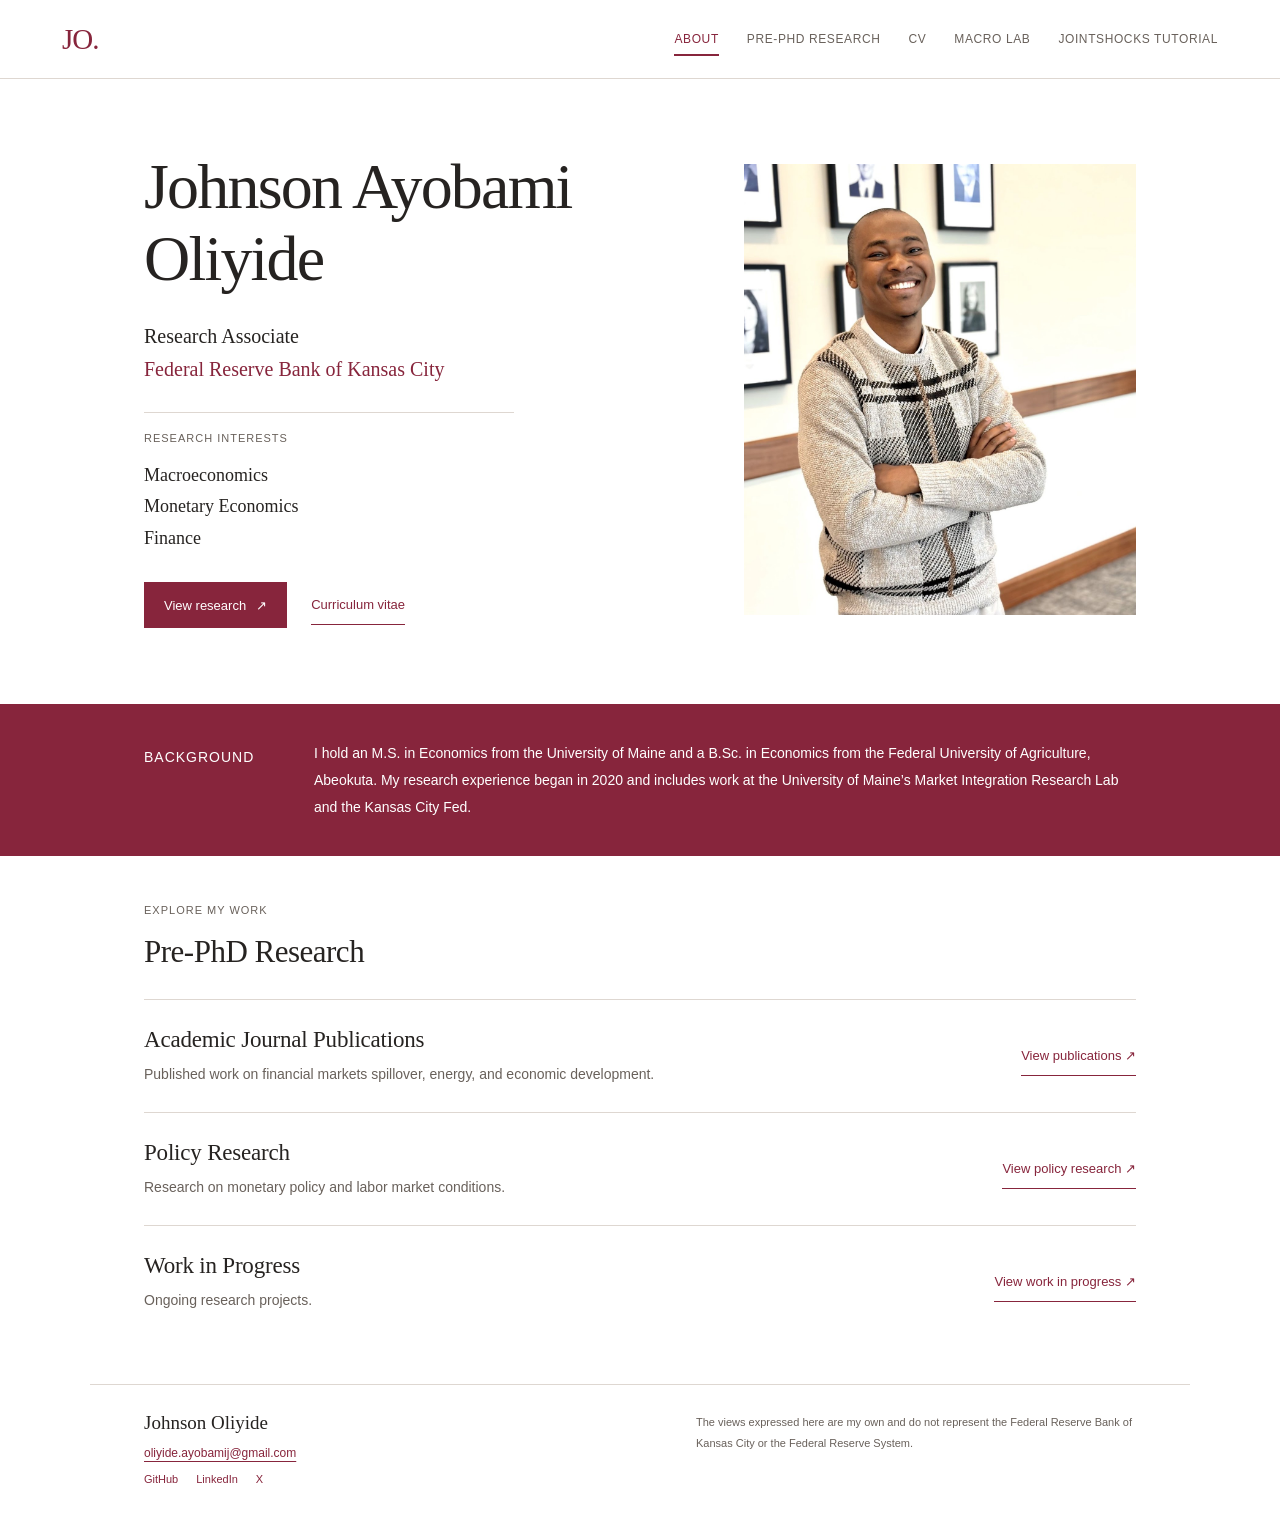
==== commit 9f8b3075: "Remove separate Contact page and retain contact details in the footer" ====
--- a/contact/index.html
+++ b/contact/index.html
@@ -1,17 +1 @@
-<!doctype html>
-<html lang="en">
-<head>
-<meta charset="utf-8"><meta name="viewport" content="width=device-width, initial-scale=1">
-<meta name="color-scheme" content="light">
-<title>Contact | Johnson Oliyide</title>
-<meta name="description" content="Contact Johnson Ayobami Oliyide.">
-<link rel="icon" href="../assets/favicon.svg" type="image/svg+xml">
-<link rel="stylesheet" href="../assets/site.css?v=fec5ec0240">
-<script defer src="../assets/site.js?v=d9e09b5c7b"></script>
-</head>
-<body>
-<a class="skip-link" href="#main">Skip to main content</a>
-<header class="site-header"><div class="header-inner"><a class="wordmark" href="../" aria-label="Johnson Oliyide home">JO.</a><button class="nav-toggle" type="button" data-nav-toggle aria-controls="site-navigation" aria-expanded="false" hidden><span data-menu-label>Menu</span><span class="menu-icon" aria-hidden="true"></span></button><nav class="site-nav" id="site-navigation" aria-label="Main navigation"><a href="../">About</a><a href="../research/">Pre-PhD Research</a><a href="../cv/">CV</a><a href="../macro-lab/">Macro Lab</a><a href="https://johnsonoliyide.github.io/JointShocks/">JointShocks Tutorial</a><a href="../contact/" aria-current="page">Contact</a></nav></div></header>
-<main id="main" class="page"><p class="eyebrow">Get in touch</p><h1>Contact</h1><p>I welcome conversations about economics and research.</p><p class="email-address"><a href="mailto:oliyide.ayobamij@gmail.com">oliyide.ayobamij@gmail.com</a></p><p class="page-intro">Research Associate<br>Federal Reserve Bank of Kansas City<br>Kansas City, Missouri</p><div class="contact-links"><a class="" href="https://github.com/JohnsonOliyide" target="_blank" rel="noopener noreferrer">GitHub ↗</a><a class="" href="https://www.linkedin.com/in/johnson-oliyide-a6816a178/" target="_blank" rel="noopener noreferrer">LinkedIn ↗</a><a class="" href="https://twitter.com/JohnsonOliyide" target="_blank" rel="noopener noreferrer">X ↗</a></div></main>
-<footer class="site-footer"><div><div class="footer-name">Johnson Oliyide</div><a class="footer-email" href="mailto:oliyide.ayobamij@gmail.com">oliyide.ayobamij@gmail.com</a><div class="footer-social"><a class="" href="https://github.com/JohnsonOliyide" target="_blank" rel="noopener noreferrer">GitHub</a><a class="" href="https://www.linkedin.com/in/johnson-oliyide-a6816a178/" target="_blank" rel="noopener noreferrer">LinkedIn</a><a class="" href="https://twitter.com/JohnsonOliyide" target="_blank" rel="noopener noreferrer">X</a></div></div><p class="disclaimer">The views expressed here are my own and do not represent the Federal Reserve Bank of Kansas City or the Federal Reserve System.</p></footer>
-</body></html>
+<!doctype html><html lang="en"><head><meta charset="utf-8"><meta name="viewport" content="width=device-width, initial-scale=1"><meta http-equiv="refresh" content="0;url=../"><title>Johnson Oliyide</title><link rel="canonical" href="https://johnsonoliyide.github.io/"></head><body><p>Contact details are available in the website footer. <a href="../">Continue to Johnson Oliyide’s website</a>.</p></body></html>
